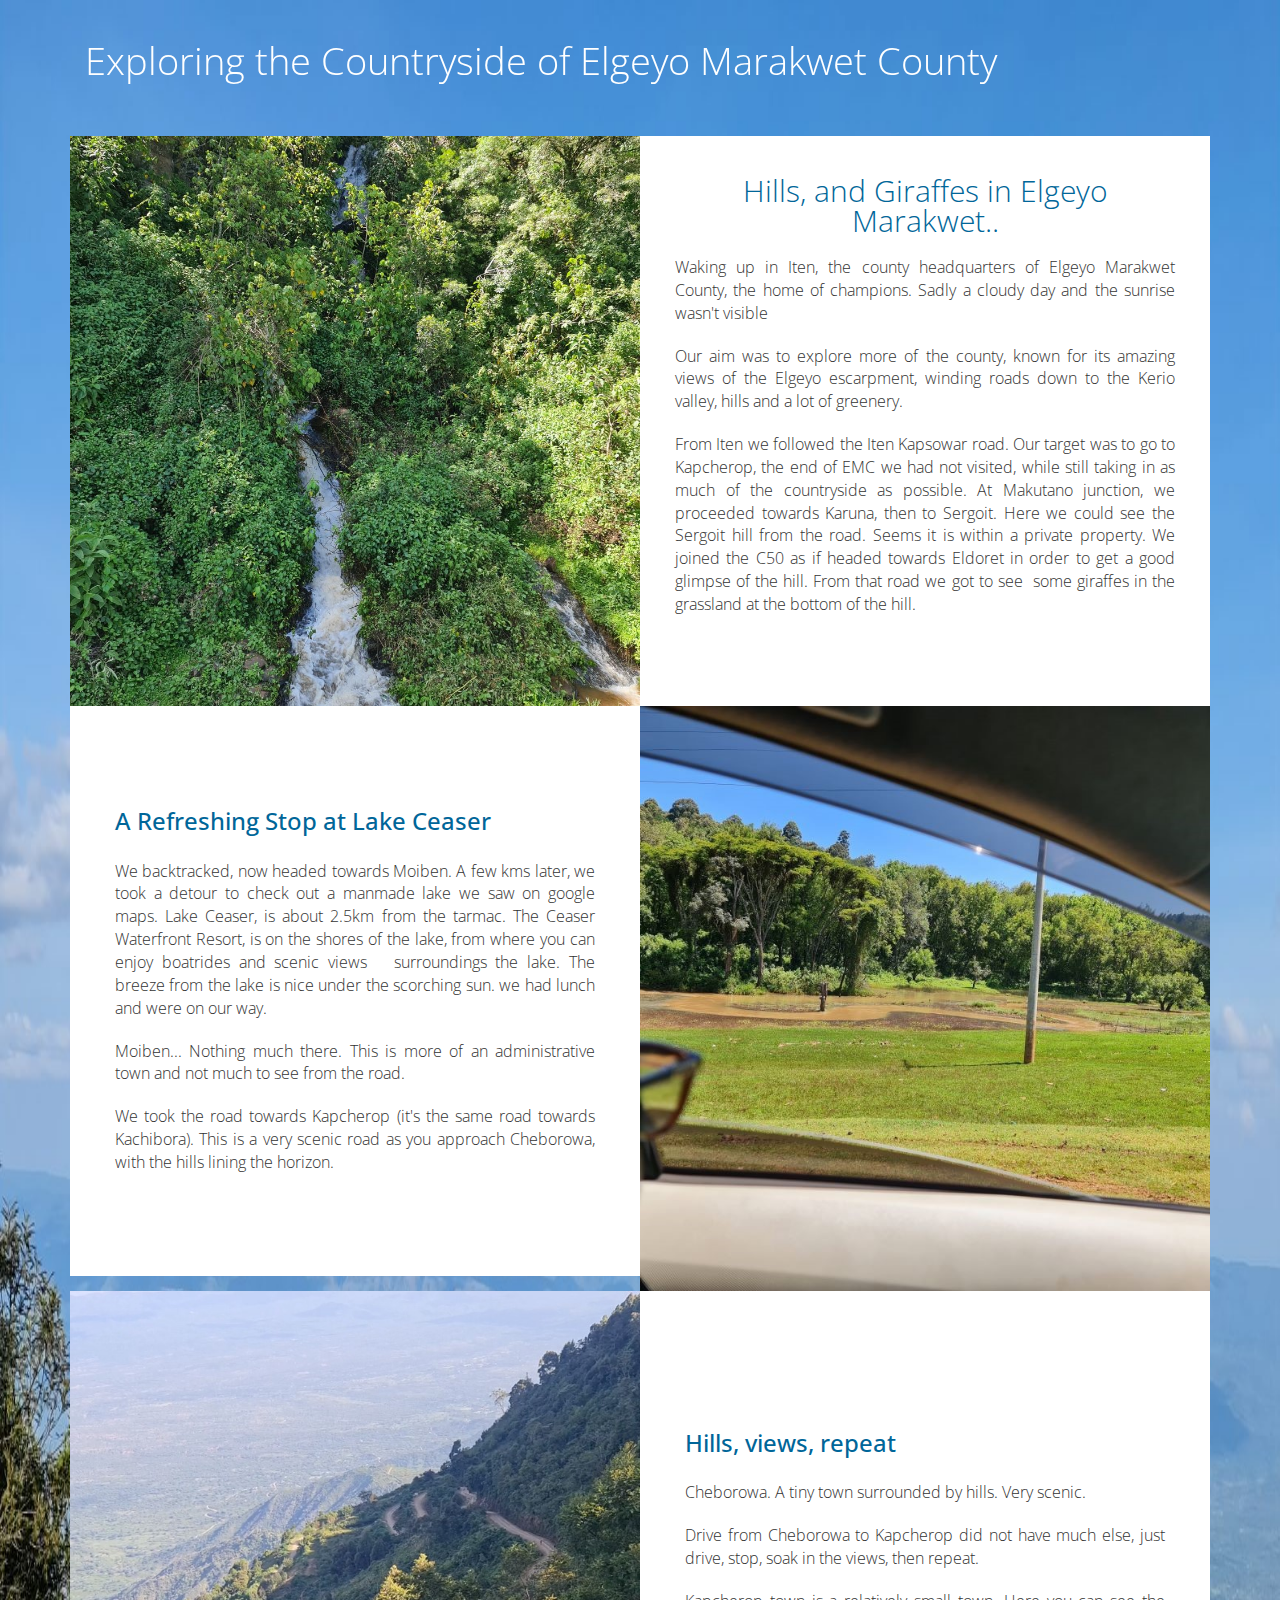
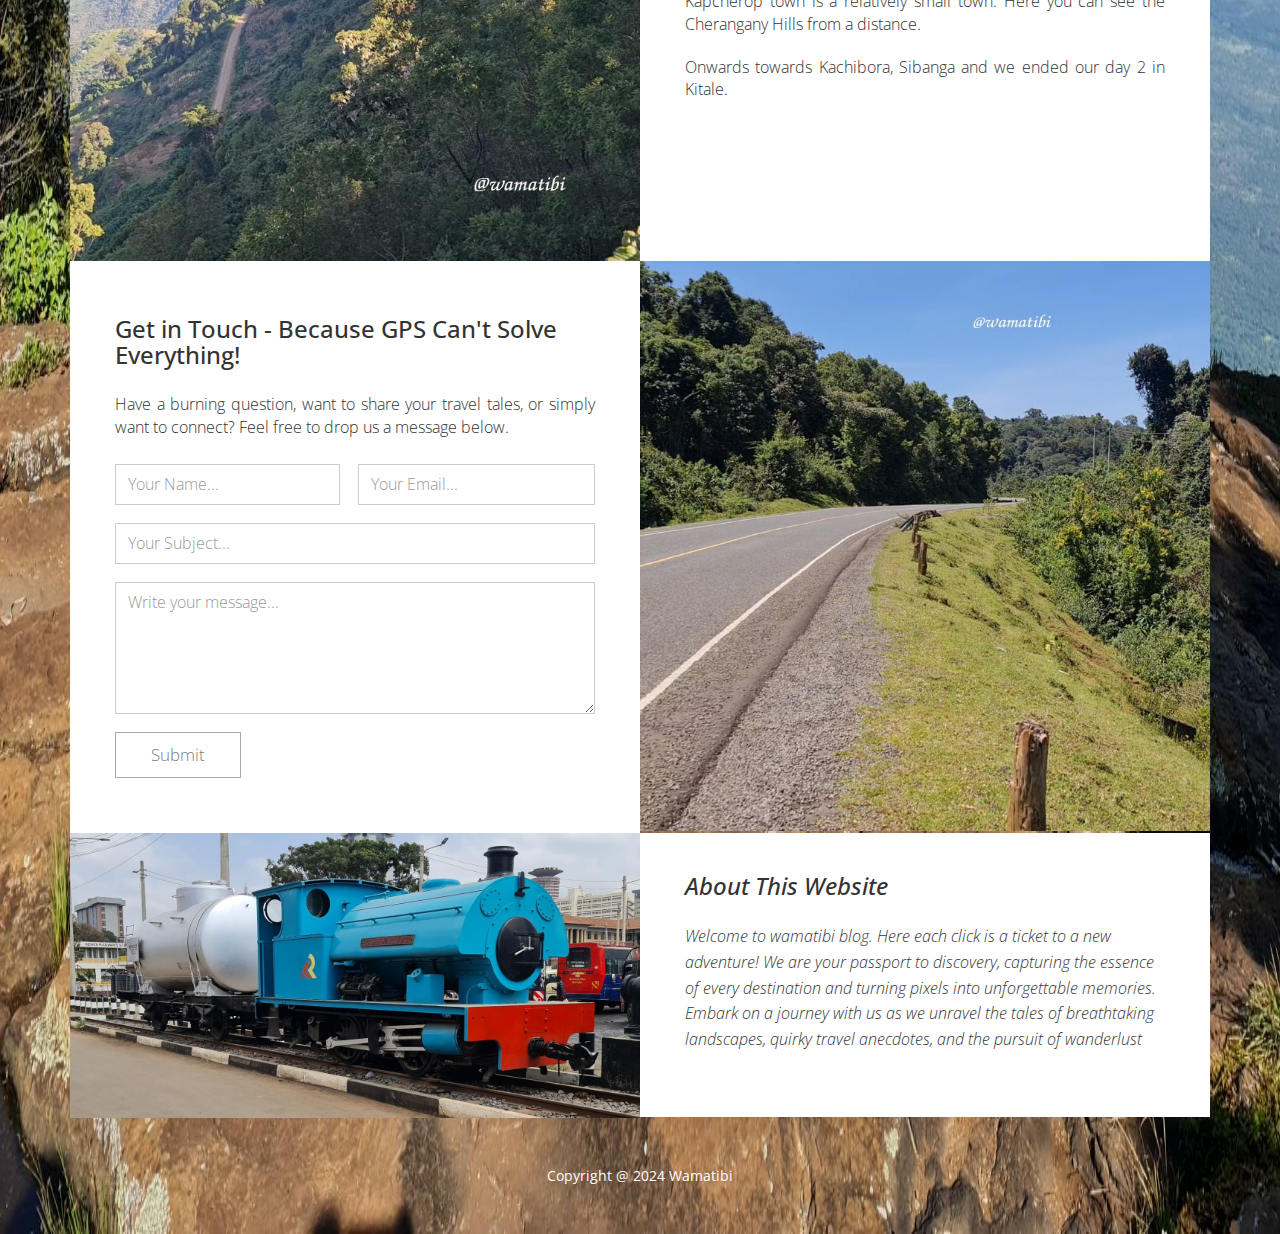
==== BlogPage/day2.html @ 00ebe706 "extra blog pages" ====
<!DOCTYPE html>
<head>
    <meta http-equiv="Content-Type" content="text/html; charset=utf-8" />
    <meta http-equiv="X-UA-Compatible" content="IE=edge">
    <meta name="viewport" content="width=device-width, initial-scale=1">
    <link href='https://fonts.googleapis.com/css?family=Open+Sans:300,400,600,700' rel='stylesheet' type='text/css'>
    <link rel="stylesheet" type="text/css" href="css/bootstrap.min.css">
    <link rel="stylesheet" type="text/css" href="css/templatemo-style.css">
<!--
Wamatibi Blogs
-->
    <title>Exploring the Countryside of Elgeyo Marakwet County</title>
</head>

<body>
    <div class="fixed-header">
        <div class="container">
            <div class="navbar-header">
                <button hidden type="button" class="navbar-toggle">
                    <span class="icon-bar"></span>
                    <span class="icon-bar"></span>
                    <span class="icon-bar"></span>                        
                </button>
                <a class="navbar-brand" href="#">Exploring the Countryside of Elgeyo Marakwet County</a>
            </div>
            <nav hidden class="main-menu">
                <ul>
                    <li><a href="#home">Home</a></li>
                    <li><a href="#services">Services</a></li>
                    <li><a href="#clients">Clients</a></li>
                    <li><a class="external" href="https://www.facebook.com/templatemo" target="_blank">External</a></li>
                    <li><a href="#contact">Contact</a></li>
                </ul>
            </nav>
        </div>
    </div>
    
    <div class="container">
        <section class="col-md-12 content" id="home">
           <div class="col-lg-6 col-md-6 content-item">
               <img src="images/1.jpg" alt="Image" class="tm-image">
           </div>
           <div class="col-lg-6 col-md-6 content-item content-item-1 background">
               <h2 class="main-title text-center dark-blue-text">Hills, and Giraffes in Elgeyo Marakwet..</h2>
               <p>Waking up in Iten, the county headquarters of Elgeyo Marakwet County, the home of champions. Sadly a cloudy day and the sunrise wasn't visible</p>
				<p>Our aim was to explore more of the county, known for its amazing views of the Elgeyo escarpment, winding roads down to the Kerio valley, hills and a lot of greenery.    </p>
				<p>From Iten we followed the Iten Kapsowar road. Our target was to go to Kapcherop, the end of EMC we had not visited, while still taking in as much of the countryside as possible. At Makutano junction, we proceeded towards Karuna, then to Sergoit. Here we could see the Sergoit hill from the road. Seems it is within a private property. We joined the C50 as if headed towards Eldoret in order to get a good glimpse of the hill. From that road we got to see  some giraffes in the grassland at the bottom of the hill.</p>
                <!-- <button type="button" class="btn btn-big dark-blue-bordered-btn">Big Button</button>
               <button type="button" class="btn btn-big dark-blue-btn">Download</button> -->
           </div>
       </section>

       <section class="col-md-12 content padding" id="services">
        <div class="col-lg-6 col-md-6 col-md-push-6 content-item">
           <img src="images/2.jpg" alt="Image" class="tm-image">
       </div>
       <div class="col-lg-6 col-md-6 col-md-pull-6 content-item background flexbox">
           <h2 class="section-title dark-blue-text">A Refreshing Stop at Lake Ceaser</h2>
            
			<p>We backtracked, now headed towards Moiben. A few kms later, we took a detour to check out a manmade lake we saw on google maps. Lake Ceaser, is about 2.5km from the tarmac. The Ceaser Waterfront Resort, is on the shores of the lake, from where you can enjoy boatrides and scenic views   surroundings the lake. The breeze from the lake is nice under the scorching sun. we had lunch and were on our way.</p>
			<p>Moiben... Nothing much there. This is more of an administrative town and not much to see from the road.</p>
            <p>We took the road towards Kapcherop (it's the same road towards Kachibora). This is a very scenic road as you approach Cheborowa, with the hills lining the horizon.</p>
            
       </div>

   </section>


   <section class="col-md-12 content" id="clients">
       <div class="col-lg-6 col-md-6 content-item">
           <img src="images/3.jpg" alt="Image" class="tm-image">
       </div>
       <div class="col-lg-6 col-md-6 content-item background flexbox">
           <h2 class="section-title dark-blue-text">Hills, views, repeat</h2>
            <p>Cheborowa. A tiny town surrounded by hills. Very scenic.</p>
            <p>Drive from Cheborowa to Kapcherop did not have much else, just drive, stop, soak in the views, then repeat.</p>
            <p>Kapcherop town is a relatively small town. Here you can see the Cherangany Hills from a distance.</p>
            <p>Onwards towards Kachibora, Sibanga and we ended our day 2 in Kitale.</p>
           <div hidden>
               <button type="button" class="btn dark-blue-bordered-btn normal-btn">Small Button</button>
               <button type="button" class="btn yellow-btn normal-btn">Download</button>
               <button type="button" class="btn green-btn normal-btn">Demo</button>    
           </div>             
       </div>
   </section>


   <section class="col-md-12 content" id="contact">
       <div class="col-lg-6 col-md-6 col-md-push-6 content-item">
           <img src="images/4.jpg" alt="Image" class="tm-image">
       </div>
       <div class="col-lg-6 col-md-6 col-md-pull-6 content-item background flexbox">
           <h2 class="section-title">Get in Touch - Because GPS Can't Solve Everything!</h2>
           <p class="margin-b-25">Have a burning question, want to share your travel tales, or simply want to connect?
            Feel free to drop us a message below.</p>

           <!--<div class="row"> -->
           <form method="post" name="contact-form" class="contact-form">
            <div class="col-lg-6 col-md-6 col-sm-6 col-xs-12">
                <div class="form-group">
                    <input name="name" type="text" class="form-control" id="name" placeholder="Your Name..." required>
                </div>    
            </div>
            <div class="col-lg-6 col-md-6 col-sm-6 col-xs-12 pad-l-3">
                <div class="form-group contact-field">
                    <input name="email" type="email" class="form-control" id="email" placeholder="Your Email..." required>
                </div>    
            </div>
            <div class="col-lg-12 col-md-12 col-sm-12 col-xs-12">
                <div class="form-group contact-field">
                    <input name="subject" type="text" class="form-control" id="subject" placeholder="Your Subject..." required>
                </div>    
            </div>
            <div class="col-lg-12 col-md-12 col-sm-12 col-xs-12">
                <div class="form-group contact-field">
                    <textarea name="message" rows="5" class="form-control" id="message" placeholder="Write your message..." required></textarea>
                </div>    
            </div>
            <div class="col-lg-12 col-md-12 col-sm-12 col-xs-12">
                <div class="form-group margin-b-0">
                    <button type="submit" id="form-submit" class="btn no-bg btn-contact">Submit</button>
                </div>    
            </div>
        </form>
        <!--</div> -->
        <div id="msgSubmit" class="h3 text-center hidden">Message Submitted!</div>

    </div>

</section>

<footer class="col-md-12 content" id="externals">
 <div class="col-lg-6 col-md-6 last">
   <img src="images/5.jpg" alt="Image" class="tm-image">
</div>
<div class="col-lg-6 col-md-6 background last about-text-container">
   <h2 class="section-title">About This Website</h2>
   <p class="about-text">Welcome to wamatibi blog. Here each click is a ticket to a new adventure! We are your passport to discovery, capturing the essence of every destination and turning pixels into unforgettable memories. Embark on a journey with us as we unravel the tales of breathtaking landscapes, quirky travel anecdotes, and the pursuit of wanderlust</p>       
</div>
</footer>

</div>

<div class="text-center footer">
	<div class="container">
		Copyright @ 2024 Wamatibi
    </div>
</div>

<script src="js/jquery.min.js"></script>
<script src="js/bootstrap.min.js"></script>
<script src="js/jquery.singlePageNav.min.js"></script>

<script>

// Check scroll position and add/remove background to navbar
function checkScrollPosition() {
    if($(window).scrollTop() > 50) {
      $(".fixed-header").addClass("scroll");
  } else {        
      $(".fixed-header").removeClass("scroll");
  }
}

$(document).ready(function () {   
    // Single page nav
    $('.fixed-header').singlePageNav({
        offset: 59,
        filter: ':not(.external)',
        updateHash: true        
    });

    checkScrollPosition();

    // nav bar
    $('.navbar-toggle').click(function(){
        $('.main-menu').toggleClass('show');
    });

    $('.main-menu a').click(function(){
        $('.main-menu').removeClass('show');
    });
});

$(window).on("scroll", function() {
    checkScrollPosition();    
});
</script>
</body>
</html>
---- BlogPage/css/templatemo-style.css ----
/* 

Puzzle Template

http://www.templatemo.com/tm-477-puzzle 

*/

a,
a:hover,
a:focus {
    text-decoration: none;
}
a:focus {
    outline: none;
}
body{
    margin:0;
    padding:0;
    background-image:url(../images/back.jpg);
    background-repeat:no-repeat;
    background-size:100% 100%;
    font-family: 'Open Sans', sans-serif;
    font-size: 16px;
    font-weight:300;
}
.row {
    margin-right: 0px;
    margin-left: 0px;
}
p {
    margin: 0 0 20px;
}
.tm-image {
    width: 100%;
    height: 100%;
}
.fixed-header{
    width:100%;
    float:left;
    /*background-color:#023D69;*/
    position:fixed;
    top:0;
    z-index:111;
    transition:all 0.4s;
    -webkit-transition:all 0.4s;
    padding: 35px 0px;
}
.navbar-toggle {
    position: absolute;
    top: 8px;
    right: 17px;
    margin: 0;
    z-index: 99999999;
    color: #fff;
    padding: 10px 10px;
    background-color: #006699;
    border: none;
    font-weight: bold;
    display:none;
}
.navbar-brand {
    color: #fff;
    font-weight:300;
    font-size: 38px;
}
.navbar-brand:hover,
.navbar-brand:focus {
    color: #93FAFF;
}
.fixed-header ul{
    padding:0;
    float:right;
    margin:0;
}
.fixed-header ul li{
    display:inline-block;
    padding: 15px 0px;
}
.fixed-header ul li a{
    text-decoration:none;
    color:#fff;
    font-size: 20px;
    font-weight: 300;
    padding: 10px 30px 0;    
}
.fixed-header ul li a:hover,
.fixed-header ul li .current{
    color: #93FAFF;
    border-top:2px solid #93FAFF;
}
.fixed-header {
    background: transparent;
}
.fixed-header.scroll {
    background: rgba(2, 61, 105, 0.80);
    padding: 0;
}
.fixed-header.scroll .navbar-brand {
    font-size: 30px;
}

#home {
    padding-top: 8.5em;
}
.content {
    padding-right: 0px;
    padding-left: 0px;
}
.content-item {
    padding-right: 0px;
    padding-left: 0px;
    min-height:570px !important;
}
.content-item p:last-child {
    margin-bottom: 0;
}
.background.content-item-1 {
    padding: 30px 35px;
}
.last {
    padding-right: 0px;
    padding-left: 0px;
    min-height:284px !important;    
}
.background {
    background-color: #fff;
    padding: 55px 45px;
}
.about-text-container {
    padding-top: 25px;
    padding-bottom: 50px;
    font-style: italic;
    display: -webkit-flex;
    display: -ms-flexbox;
    display: flex;
    -webkit-flex-direction: column;
        -ms-flex-direction: column;
            flex-direction: column;
    -webkit-justify-content: center;
        -ms-flex-pack: center;
            justify-content: center;
}
.about-text {
    margin-bottom: 0;
    line-height: 1.6;
}
.main-title {    
    font-weight: 300;
    font-size: 30px;
    line-height: 1.0;
    margin-top: 10px;
    margin-bottom: 20px;
}
.section-title {
    font-size: 1.5em;
    margin-top: 0;
    margin-bottom: 25px;
}
.dark-blue-text {
    color: #006699;
}
.light-blue-text {
    color: #2FACFF;
}
.dark-blue-bordered-btn:hover,
.dark-blue-bordered-btn:focus,
.dark-blue-btn {
    background: #006699;
    color: white;    
}
.dark-blue-btn:hover,
.dark-blue-btn:focus,
.dark-blue-bordered-btn {
    background: none;
    border: 1px solid #006699;
    color: #006699;
}
.section-text {
    line-height: 1.6;
    font-size: 1em;
    margin-bottom: 15px;
    text-align:justify;
    text-justify:values;
}
.background ul {
   margin-bottom:20px;
}
.background li {
    list-style: none;
    font-size: 16px;
    line-height: 27px;
}
.btn {
    border-radius:0px;
    padding: 10px 25px;
    margin-top: 20px;
    font-size: 20px;
    font-weight: 300;
    margin-right: 15px;
    transition:all 0.3s;
    -webkit-transition:all 0.3s;
}
.btn:last-child {
    margin-right: 0;
}
.btn-big {
    padding: 10px 40px;
    min-width: 176px;
}
.btn-contact {
    font-size: 17px;
    padding: 10px 35px;
    color: #807D7D;
    font-weight: 300;
    margin-top: 0;
    transition: all 0.3s ease;
}
.btn-contact:hover,
.btn-contact:focus {
    color: white;
    background-color: rgba(47,47,47,0.5);
}
.no-bg {
    background: none;
    border: 1px solid #aaa;
}
.yellow-btn {
    background:#ACA633;
    border:1px solid #ACA633;
    color:#fff;
}
.yellow-btn:hover,
.yellow-btn:focus {
    background: none;
    color: #ACA633;
}
.green-btn {
    background:#168887;
    border:1px solid #168887;
    color:#fff; 
}
.green-btn:hover,
.green-btn:focus {
    background: none;
    color: #168887;
}
.normal-btn {
    font-size: 16px;
    font-weight: 300;
    min-width: 145px;
}
.form-control {
    box-shadow: none;
    font-size: 16px;
    height: auto;
    padding: 8px 12px;
}
.form-group {
    margin-bottom: 18px;
}
.contact-form {
    overflow: hidden;
    margin-left: -15px;
    margin-right: -15px;
}
.content-item input, .content-item textarea {
    border-radius:0px;
}
.contact-field {
    padding-left: 0;
    padding-right: 0;
}
.footer {
    color:#fff;
    font-size: 14px;
    font-weight: 400;
    padding:48px 0;
}
.footer a {
	color: #FF6;
}
.margin-b-0 {
    margin-bottom: 0;
}
.flexbox {
    display: -webkit-flex;
    display: -ms-flexbox;
    display: flex;
    -webkit-flex-direction: column;
        -ms-flex-direction: column;
            flex-direction: column;
    -webkit-justify-content: center;
        -ms-flex-pack: center;
            justify-content: center;
}
.pad-l-3 {
    padding-left: 3px;
}
.margin-b-25 {
    margin-bottom: 25px;
}

@media screen and (max-width:1199px){
    .content-item {
        min-height: 470px !important;
    }
    .content-item img {
        min-height: 470px !important;
    }
    .background p {
        line-height: 22px;        
    }
    .background p,
    .background li {
        font-size: 13px;
    }
    .background h2 {
        margin-bottom: 15px !important;
    }
    p {
        margin: 0 0 10px;
    }
    .btn {
        margin-top: 15px;        
    }
    .background {
        background-color: #fff;        
    }
    .last {
        min-height: 235px !important;
    }
    textarea#message {
        height: 125px;
    }
}

@media screen and (max-width: 1199px) and (min-width: 992px) {
    .background {
        padding: 25px;
    }
    .background.content-item-1 {
        padding: 0 40px;
    }
    .btn {
        margin-top: 10px;
    }
    .btn-contact {
        margin-top: 0;
    }
    .form-control {
        font-size: 0.9em;
    }
}

@media screen and (max-width:991px){

    .content-item {
        min-height: inherit !important;
    }
    .content-item img {
        min-height: inherit !important;
    }
    .fixed-header ul li a {
        padding: 0px 15px;
    }
    .background p {
        line-height: 27px;
    }
    .background p,
    .background li {
        font-size: 16px;
    }
    .background h2 {
        margin-bottom: 20px;
    }
    p {
        margin: 0 0 20px;
    }
    .btn {
        margin-top: 20px;        
    }
    .last {
        min-height: 284px !important;
    }
    textarea#message {
        height: inherit;
    }
}

@media screen and (max-width:767px){
    .last {
        min-height: inherit !important;
    }
    .fixed-header.scroll .navbar-brand {
        padding: 12px 15px 0;
    }
    .navbar-toggle {
       display:block;
       top: 15px;
       background-color: white;       
    }
    .fixed-header.scroll .navbar-toggle {
        top: 8px;
    }
    .navbar-toggle .icon-bar {
        background-color: #006699;
    }
    
    .fixed-header ul li a:hover, 
    .fixed-header ul li .current {
        border-top: none;
    }
    .fixed-header {
        padding: 5px 0;
    }
    .fixed-header ul li a {
        font-size: 1em;
    }
    .main-menu ul {
        width: 100%;
        background-color: #023D69;
    }
    .main-menu {
        max-height: 0;
        transition: max-height 0.3s;
        overflow: hidden;
    }
    /* http://css3.bradshawenterprises.com/animating_height/ */
    .main-menu.show {
        max-height: 250px;
        overflow: auto;
    }
    .main-menu ul li {
        display: block;
        padding: 10px 0px;
        width: 100%;
        float:left;
    }
    .main-menu ul li a {
        padding: 0px 0px;
        width: 100%;
        float: left;
    }
    #home {
        padding-top: 62px;
    }
    .pad-l-3 {
        padding-left: 15px;
    }
}

@media screen and (max-width:500px) {
    .btn {
        margin-top: 10px;
    }
}

@media screen and (max-width: 480px) {
    .background.content-item-1 {
        padding: 40px 45px;
    }
}

@media screen and (max-width: 420px) {
    .background {
        padding: 40px 35px;
    }
    .background.content-item-1 {
        padding: 20px 25px;
    }
}

button.navbar-toggle {
    display: none;
}
.content-item.background p {
    text-align: justify;    
}
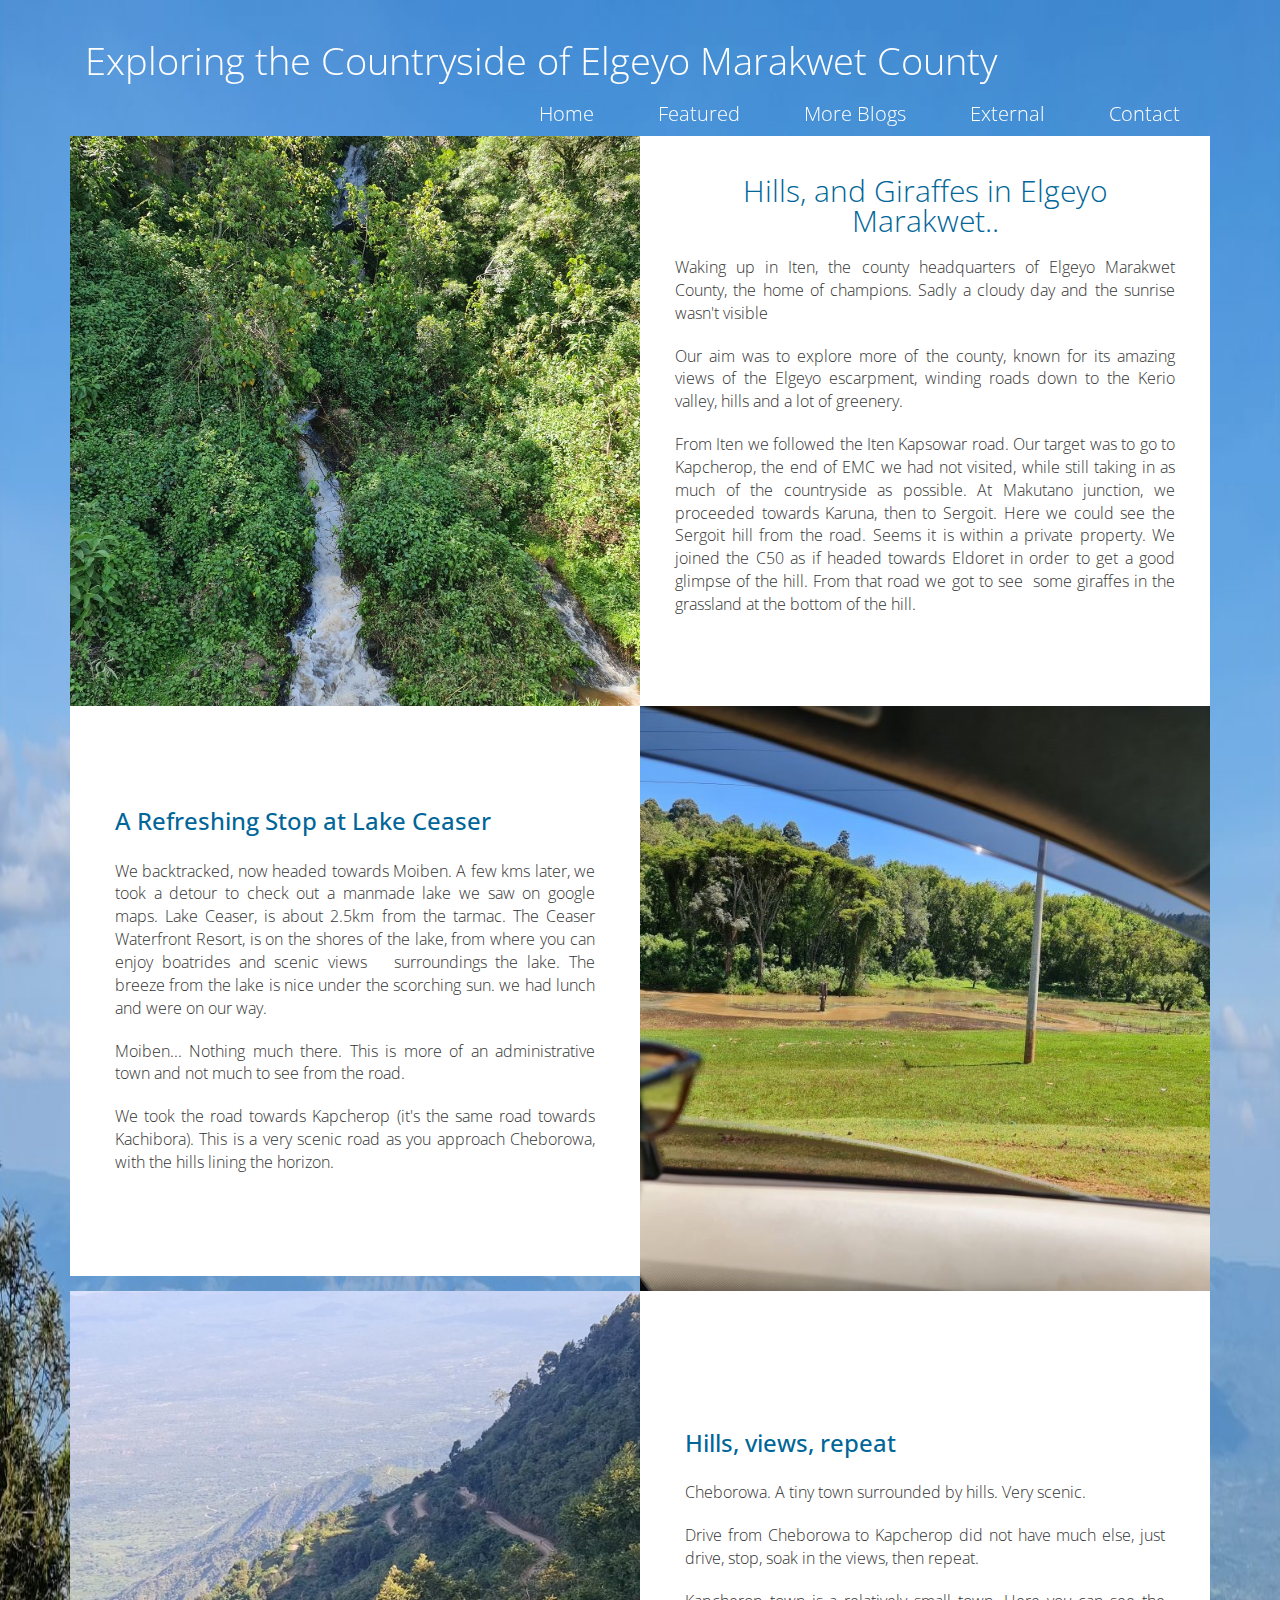
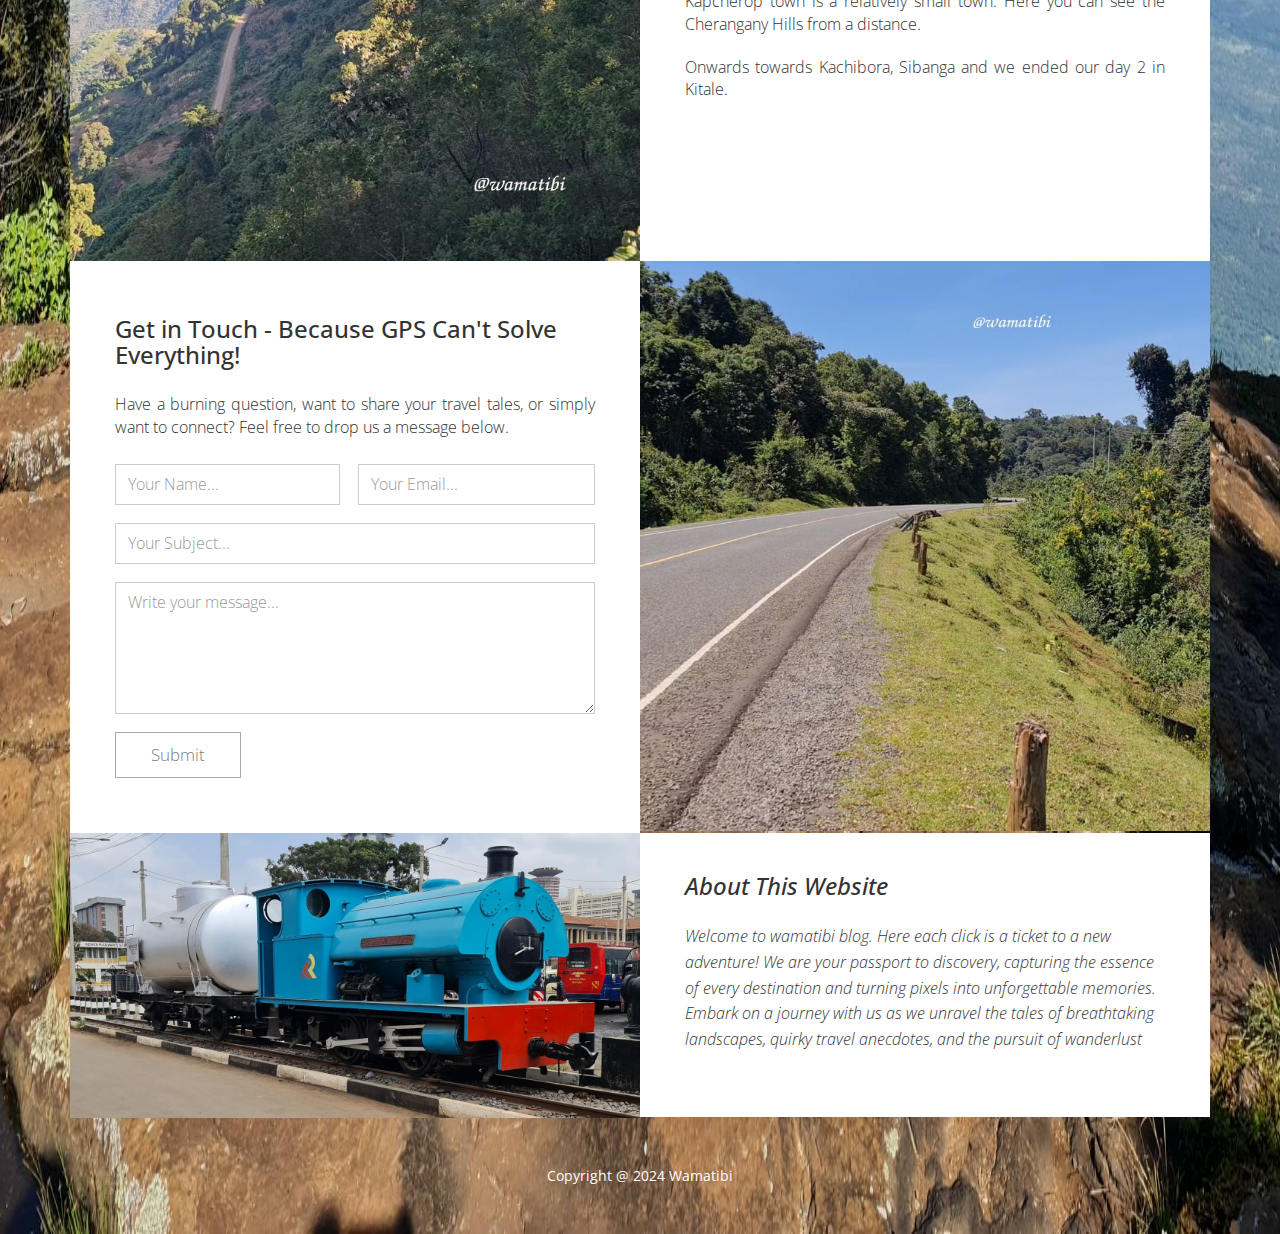
==== commit 7d1006d0: "icons, blogpage headers" ====
--- a/BlogPage/day2.html
+++ b/BlogPage/day2.html
@@ -16,19 +16,19 @@
     <div class="fixed-header">
         <div class="container">
             <div class="navbar-header">
-                <button hidden type="button" class="navbar-toggle">
+                <button type="button" class="navbar-toggle">
                     <span class="icon-bar"></span>
                     <span class="icon-bar"></span>
                     <span class="icon-bar"></span>                        
                 </button>
                 <a class="navbar-brand" href="#">Exploring the Countryside of Elgeyo Marakwet County</a>
             </div>
-            <nav hidden class="main-menu">
+            <nav class="main-menu">
                 <ul>
-                    <li><a href="#home">Home</a></li>
-                    <li><a href="#services">Services</a></li>
-                    <li><a href="#clients">Clients</a></li>
-                    <li><a class="external" href="https://www.facebook.com/templatemo" target="_blank">External</a></li>
+                    <li><a class="external" href="../index.html">Home</a></li>
+                    <li><a class="external" href="../index.html#featured">Featured</a></li>
+                    <li><a class="external" href="../index.html#blog">More Blogs</a></li>
+                    <li><a class="external" href="https://linktr.ee/wamatibi" target="_blank">External</a></li>
                     <li><a href="#contact">Contact</a></li>
                 </ul>
             </nav>
